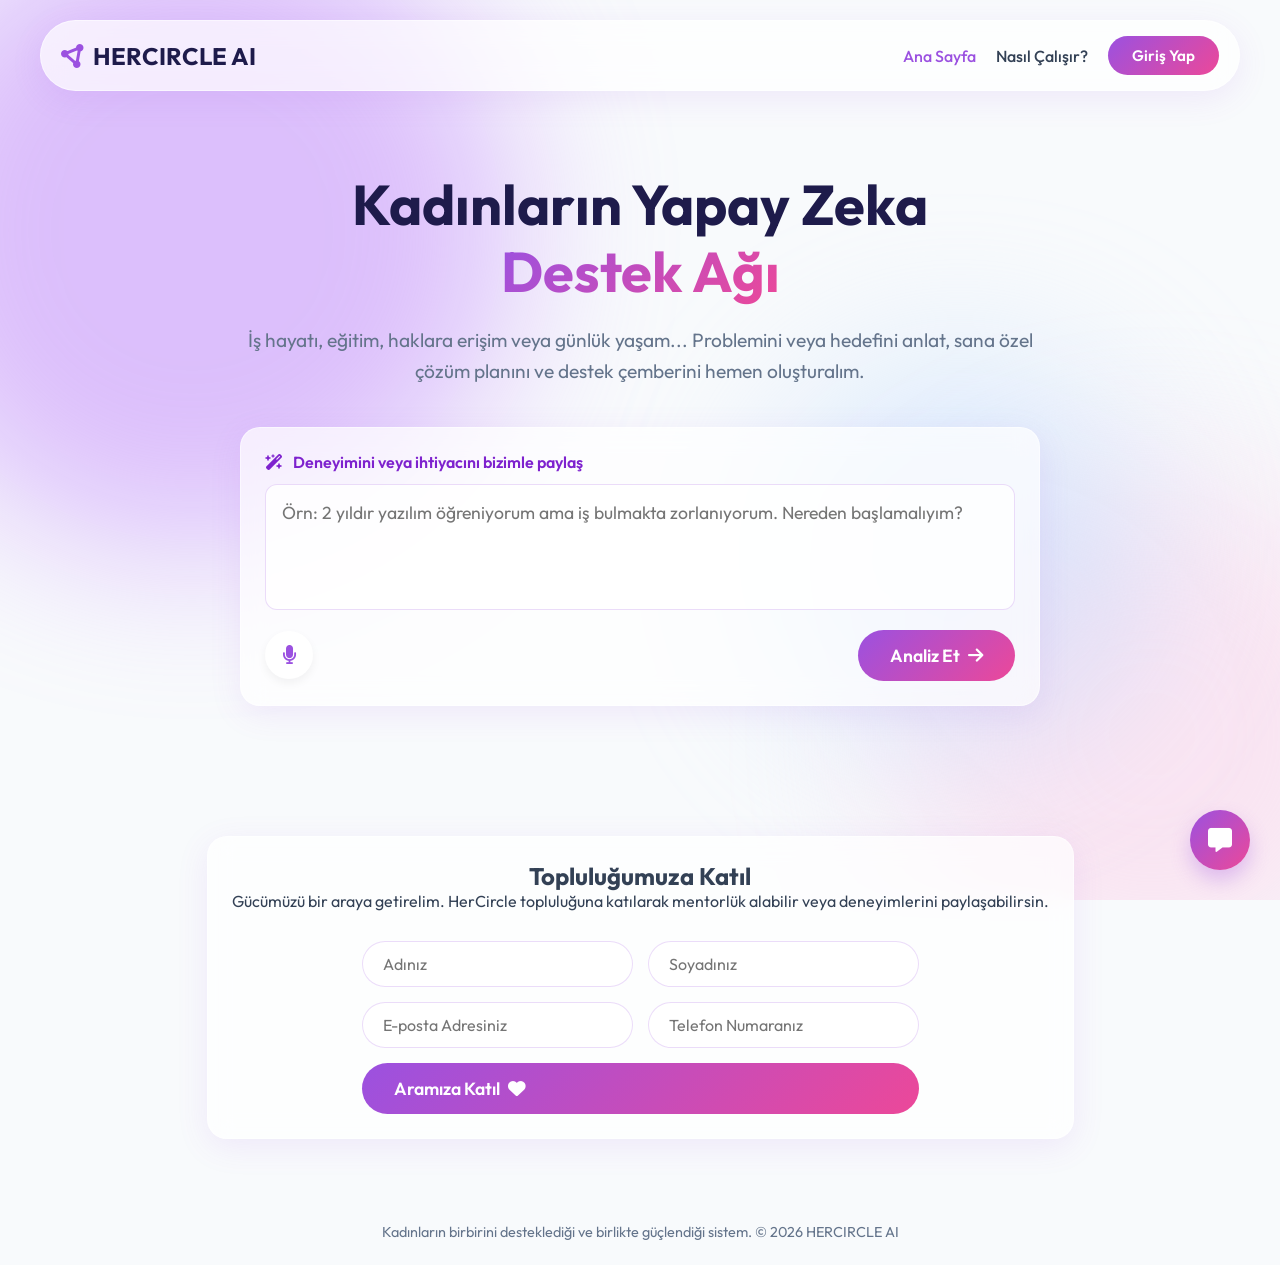
==== features/index.html @ 178607e5 "Kaynak kodlar features klasörüne taşındı" ====
<!DOCTYPE html>
<html lang="tr">
<head>
    <meta charset="UTF-8">
    <meta name="viewport" content="width=device-width, initial-scale=1.0">
    <title>HERCIRCLE AI | Yalnız Değilsin, Birlikte Güçlüyüz</title>
    <link rel="stylesheet" href="style.css">
    <link href="https://fonts.googleapis.com/css2?family=Outfit:wght@300;400;500;600;700&display=swap" rel="stylesheet">
    <link rel="stylesheet" href="https://cdnjs.cloudflare.com/ajax/libs/font-awesome/6.4.0/css/all.min.css">
</head>
<body>
    <div class="background-orbs">
        <div class="orb orb-1"></div>
        <div class="orb orb-2"></div>
        <div class="orb orb-3"></div>
    </div>

    <nav class="navbar glass">
        <div class="container nav-container">
            <div class="logo">
                <i class="fa-solid fa-circle-nodes"></i> HERCIRCLE AI
            </div>
            <div class="nav-links">
                <a href="#" class="nav-link active">Ana Sayfa</a>
                <a href="#" id="how-link" class="nav-link">Nasıl Çalışır?</a>
                <a href="#" id="login-link" class="btn-primary-small">Giriş Yap</a>
            </div>
        </div>
    </nav>

    <main class="container">
        <!-- Hero Section -->
        <section class="hero" id="hero-section">
            <h1>Kadınların Yapay Zeka<br><span class="highlight">Destek Ağı</span></h1>
            <p class="subtitle">İş hayatı, eğitim, haklara erişim veya günlük yaşam... Problemini veya hedefini anlat, sana özel çözüm planını ve destek çemberini hemen oluşturalım.</p>
            
            <div class="input-container glass">
                <div class="input-header">
                    <i class="fa-solid fa-wand-magic-sparkles"></i>
                    <span>Deneyimini veya ihtiyacını bizimle paylaş</span>
                </div>
                <textarea id="problem-input" placeholder="Örn: 2 yıldır yazılım öğreniyorum ama iş bulmakta zorlanıyorum. Nereden başlamalıyım?" rows="4"></textarea>
                <div class="input-actions">
                    <button class="icon-btn" title="Sesli Anlat (Yakında)"><i class="fa-solid fa-microphone"></i></button>
                    <button id="analyze-btn" class="btn-primary">
                        <span>Analiz Et</span>
                        <i class="fa-solid fa-arrow-right"></i>
                    </button>
                </div>
                
                <!-- Resource Suggestions -->
                <div id="resource-suggestions" class="resource-suggestions hidden">
                    <h4 class="suggestions-title"><i class="fa-solid fa-lightbulb"></i> Hemen İnceleyebileceğin Kaynaklar</h4>
                    <div id="suggestions-grid" class="suggestions-grid">
                        <!-- Skeletons & Cards will be rendered here -->
                    </div>
                </div>
            </div>

            <!-- Loading State -->
            <div id="loading-state" class="hidden">
                <div class="spinner"></div>
                <p>AI problemini analiz ediyor, sana özel bir çember oluşturuluyor...</p>
            </div>
            
            <!-- Error State -->
            <div id="error-state" class="hidden">
                <div class="error-box glass">
                    <i class="fa-solid fa-circle-exclamation"></i>
                    <p id="error-message">Bir hata oluştu. Lütfen tekrar deneyin.</p>
                </div>
            </div>
        </section>

        <!-- Results Section -->
        <section id="results-section" class="results-grid hidden">
            <!-- Header of Results -->
            <div class="results-header">
                <h2>Analiz Sonucun Hazır ✨</h2>
                <div class="badges">
                    <span id="category-badge" class="badge">Kategori: Belirsiz</span>
                    <span id="priority-badge" class="badge">Öncelik: Belirsiz</span>
                </div>
            </div>

            <div class="dashboard-grid">
                <!-- Çözüm Planı -->
                <div class="glass card plan-card">
                    <h3><i class="fa-solid fa-map-location-dot"></i> Çözüm Planı</h3>
                    <ul id="solution-plan-list" class="timeline">
                        <!-- JS ile doldurulacak -->
                    </ul>
                </div>

                <!-- Görevler -->
                <div class="glass card tasks-card">
                    <h3><i class="fa-solid fa-list-check"></i> Senin İçin Görevler</h3>
                    <div id="tasks-list" class="tasks">
                        <!-- JS ile doldurulacak -->
                    </div>
                </div>

                <!-- Destek Çemberi -->
                <div class="glass card circle-card">
                    <div style="display: flex; justify-content: space-between; align-items: center; border-bottom: 2px solid rgba(155, 81, 224, 0.1); padding-bottom: 10px; margin-bottom: 20px;">
                        <h3 style="margin-bottom: 0; border: none; padding: 0;"><i class="fa-solid fa-users"></i> Destek Çemberi</h3>
                        <button id="inline-chat-btn" class="btn-secondary" style="padding: 6px 15px; font-size: 0.85rem;"><i class="fa-solid fa-robot"></i> Asistan</button>
                    </div>
                    <p class="card-desc" style="margin-top: -5px;">Bu alanda sana yardımcı olabilecek kişiler ve gruplar var.</p>
                    <div id="circle-list" class="circle-members">
                        <!-- JS ile doldurulacak -->
                    </div>
                    
                    <!-- Inline Chat (Hidden by default) -->
                    <div id="inline-chat-section" class="inline-chat hidden">
                        <div class="inline-chat-messages" id="inline-chat-messages">
                            <div class="message ai-message">Merhaba! Destek çemberin ve hedeflerin hakkında bana her şeyi sorabilirsin.</div>
                        </div>
                        <div class="inline-chat-input">
                            <input type="text" id="inline-chat-input" placeholder="Çember asistanına yaz...">
                            <button id="inline-chat-send"><i class="fa-solid fa-paper-plane"></i></button>
                        </div>
                    </div>
                </div>
            </div>
            
            <div class="action-footer">
                <button id="reset-btn" class="btn-secondary"><i class="fa-solid fa-rotate-left"></i> Yeni Problem Gir</button>
            </div>
        </section>

        <!-- Join Community Section -->
        <section class="join-community" id="join-section">
            <div class="glass card text-center">
                <h2>Topluluğumuza Katıl</h2>
                <p>Gücümüzü bir araya getirelim. HerCircle topluluğuna katılarak mentorlük alabilir veya deneyimlerini paylaşabilirsin.</p>
                <form id="join-form" class="join-form">
                    <div class="form-group">
                        <input type="text" id="join-name" placeholder="Adınız" required>
                        <input type="text" id="join-surname" placeholder="Soyadınız" required>
                    </div>
                    <div class="form-group">
                        <input type="email" id="join-email" placeholder="E-posta Adresiniz" required>
                        <input type="tel" id="join-phone" placeholder="Telefon Numaranız" required>
                    </div>
                    <button type="submit" class="btn-primary">Aramıza Katıl <i class="fa-solid fa-heart"></i></button>
                    <p id="join-success" class="success-text hidden">Harika! Başvurunuz alındı, en kısa sürede sizinle iletişime geçeceğiz.</p>
                </form>
            </div>
        </section>
    </main>

    <!-- Nasıl Çalışır Modal -->
    <div id="how-it-works-modal" class="modal hidden">
        <div class="modal-content glass">
            <span class="close-btn" id="close-how-btn"><i class="fa-solid fa-xmark"></i></span>
            <h2>Nasıl Çalışır?</h2>
            <div class="steps-grid">
                <div class="step">
                    <div class="step-icon"><i class="fa-solid fa-pen-nib"></i></div>
                    <h3>1. Paylaş</h3>
                    <p>Karşılaştığın zorluğu, kariyer hedefini veya eğitim hayatındaki bir problemi bize kendi kelimelerinle anlat.</p>
                </div>
                <div class="step">
                    <div class="step-icon"><i class="fa-solid fa-brain"></i></div>
                    <h3>2. Yapay Zeka Analizi</h3>
                    <p>Gelişmiş AI modelimiz, durumunu analiz ederek sana özel, uygulanabilir bir çözüm planı ve görevler çıkarır.</p>
                </div>
                <div class="step">
                    <div class="step-icon"><i class="fa-solid fa-handshake-angle"></i></div>
                    <h3>3. Çembere Katıl</h3>
                    <p>Seninle aynı yollardan geçmiş mentorlarla ve vizyoner kadınlarla eşleşip destek ağını kurarsın.</p>
                </div>
            </div>
        </div>
    </div>

    <!-- Auth Modal -->
    <div id="auth-modal" class="modal hidden">
        <div class="modal-content glass auth-modal-content">
            <span class="close-btn" id="close-auth-btn"><i class="fa-solid fa-xmark"></i></span>
            <div class="auth-tabs">
                <button class="auth-tab active" id="tab-login">Giriş Yap</button>
                <button class="auth-tab" id="tab-signup">Üye Ol</button>
            </div>
            
            <!-- Login Form -->
            <form id="login-form" class="auth-form">
                <input type="email" placeholder="E-posta Adresiniz" required>
                <input type="password" placeholder="Şifreniz" required>
                <div class="auth-options">
                    <label><input type="checkbox"> Beni Hatırla</label>
                    <a href="#" class="forgot-pwd">Şifremi Unuttum</a>
                </div>
                <button type="submit" class="btn-primary" style="width: 100%;">Giriş Yap</button>
            </form>

            <!-- Signup Form -->
            <form id="signup-form" class="auth-form hidden">
                <div class="form-group">
                    <input type="text" placeholder="Adınız" required>
                    <input type="text" placeholder="Soyadınız" required>
                </div>
                <input type="email" placeholder="E-posta Adresiniz" required>
                <input type="password" placeholder="Şifre Belirleyin" required>
                <button type="submit" class="btn-primary" style="width: 100%;">Kayıt Ol</button>
            </form>
        </div>
    </div>

    <!-- Chatbot Widget -->
    <div class="chatbot-widget">
        <button id="chatbot-toggle" class="chatbot-toggle-btn">
            <i class="fa-solid fa-message"></i>
        </button>
        <div id="chatbot-window" class="chatbot-window hidden glass">
            <div class="chatbot-header">
                <div class="chat-title"><i class="fa-solid fa-robot"></i> HerCircle Asistan</div>
                <button id="chatbot-close"><i class="fa-solid fa-xmark"></i></button>
            </div>
            <div class="chatbot-messages" id="chatbot-messages">
                <div class="message ai-message">
                    Merhaba! Ben HerCircle AI Asistanı. Sana nasıl yardımcı olabilirim?
                </div>
            </div>
            <div class="chatbot-input">
                <input type="text" id="chat-input" placeholder="Bir şeyler yazın...">
                <button id="chat-send"><i class="fa-solid fa-paper-plane"></i></button>
            </div>
        </div>
    </div>

    <footer>
        <p>Kadınların birbirini desteklediği ve birlikte güçlendiği sistem. &copy; 2026 HERCIRCLE AI</p>
    </footer>

    <script src="script.js"></script>
</body>
</html>
---- features/style.css ----
:root {
    --primary: #9b51e0;
    --primary-light: #c084fc;
    --primary-dark: #7e22ce;
    --secondary: #ec4899;
    --secondary-light: #fbcfe8;
    --dark: #1e1b4b;
    --text-main: #334155;
    --text-muted: #64748b;
    --white: #ffffff;
    --bg-color: #f8fafc;
    --glass-bg: rgba(255, 255, 255, 0.7);
    --glass-border: rgba(255, 255, 255, 0.5);
    --glass-shadow: 0 8px 32px rgba(155, 81, 224, 0.1);
    --success: #10b981;
    --warning: #f59e0b;
    --danger: #ef4444;
}

* {
    margin: 0;
    padding: 0;
    box-sizing: border-box;
    font-family: 'Outfit', sans-serif;
}

body {
    background-color: var(--bg-color);
    color: var(--text-main);
    overflow-x: hidden;
    min-height: 100vh;
    display: flex;
    flex-direction: column;
}

.container {
    max-width: 1200px;
    margin: 0 auto;
    padding: 0 20px;
}

/* Background Animations */
.background-orbs {
    position: fixed;
    top: 0;
    left: 0;
    width: 100vw;
    height: 100vh;
    z-index: -1;
    overflow: hidden;
    pointer-events: none;
}

.orb {
    position: absolute;
    border-radius: 50%;
    filter: blur(80px);
    opacity: 0.5;
    animation: float 20s infinite alternate linear;
}

.orb-1 {
    top: -10%;
    left: -10%;
    width: 50vw;
    height: 50vw;
    background: var(--primary-light);
}

.orb-2 {
    bottom: -10%;
    right: -10%;
    width: 40vw;
    height: 40vw;
    background: var(--secondary-light);
    animation-delay: -5s;
}

.orb-3 {
    top: 40%;
    left: 60%;
    width: 30vw;
    height: 30vw;
    background: #bfdbfe;
    animation-delay: -10s;
}

@keyframes float {
    0% { transform: translate(0, 0) scale(1); }
    33% { transform: translate(10%, -10%) scale(1.1); }
    66% { transform: translate(-10%, 10%) scale(0.9); }
    100% { transform: translate(0, 0) scale(1); }
}

/* Glassmorphism utility */
.glass {
    background: var(--glass-bg);
    backdrop-filter: blur(12px);
    -webkit-backdrop-filter: blur(12px);
    border: 1px solid var(--glass-border);
    box-shadow: var(--glass-shadow);
    border-radius: 20px;
}

/* Navbar */
.navbar {
    padding: 15px 0;
    position: sticky;
    top: 20px;
    z-index: 100;
    width: 95%;
    max-width: 1200px;
    margin: 20px auto;
    border-radius: 100px;
}

.nav-container {
    display: flex;
    justify-content: space-between;
    align-items: center;
}

.logo {
    font-size: 1.5rem;
    font-weight: 700;
    color: var(--dark);
    display: flex;
    align-items: center;
    gap: 8px;
}

.logo i {
    color: var(--primary);
}

.nav-links {
    display: flex;
    align-items: center;
    gap: 20px;
}

.nav-link {
    text-decoration: none;
    color: var(--text-main);
    font-weight: 500;
    transition: color 0.3s;
}

.nav-link:hover, .nav-link.active {
    color: var(--primary);
}

/* Buttons */
.btn-primary, .btn-primary-small {
    background: linear-gradient(135deg, var(--primary), var(--secondary));
    color: var(--white);
    border: none;
    border-radius: 50px;
    font-weight: 600;
    cursor: pointer;
    transition: transform 0.3s, box-shadow 0.3s;
    text-decoration: none;
    display: inline-flex;
    align-items: center;
    gap: 8px;
}

.btn-primary-small {
    padding: 10px 24px;
    font-size: 0.95rem;
}

.btn-primary {
    padding: 14px 32px;
    font-size: 1.1rem;
}

.btn-primary:hover, .btn-primary-small:hover {
    transform: translateY(-2px);
    box-shadow: 0 10px 20px rgba(155, 81, 224, 0.3);
}

.btn-secondary {
    background: transparent;
    border: 2px solid var(--primary);
    color: var(--primary);
    padding: 12px 28px;
    border-radius: 50px;
    font-weight: 600;
    cursor: pointer;
    transition: all 0.3s;
    display: inline-flex;
    align-items: center;
    gap: 8px;
}

.btn-secondary:hover {
    background: var(--primary);
    color: var(--white);
}

.icon-btn {
    width: 48px;
    height: 48px;
    border-radius: 50%;
    border: none;
    background: var(--white);
    color: var(--primary);
    font-size: 1.2rem;
    cursor: pointer;
    box-shadow: 0 4px 10px rgba(0,0,0,0.05);
    transition: all 0.3s;
}

.icon-btn:hover {
    background: var(--primary-light);
    color: var(--white);
    transform: scale(1.05);
}

/* Hero Section */
.hero {
    text-align: center;
    padding: 60px 0 40px;
    max-width: 800px;
    margin: 0 auto;
    flex: 1;
}

h1 {
    font-size: 3.5rem;
    line-height: 1.2;
    color: var(--dark);
    margin-bottom: 20px;
}

.highlight {
    background: linear-gradient(135deg, var(--primary), var(--secondary));
    -webkit-background-clip: text;
    background-clip: text;
    -webkit-text-fill-color: transparent;
}

.subtitle {
    font-size: 1.2rem;
    color: var(--text-muted);
    margin-bottom: 40px;
    line-height: 1.6;
}

/* Input Container */
.input-container {
    padding: 24px;
    text-align: left;
    margin-bottom: 30px;
    transition: all 0.5s ease-in-out;
}

.input-header {
    display: flex;
    align-items: center;
    gap: 10px;
    font-weight: 600;
    color: var(--primary-dark);
    margin-bottom: 12px;
}

textarea {
    width: 100%;
    background: rgba(255, 255, 255, 0.8);
    border: 1px solid rgba(155, 81, 224, 0.2);
    border-radius: 12px;
    padding: 16px;
    font-size: 1.1rem;
    color: var(--text-main);
    resize: none;
    outline: none;
    transition: border-color 0.3s, box-shadow 0.3s;
    font-family: 'Outfit', sans-serif;
}

textarea:focus {
    border-color: var(--primary);
    box-shadow: 0 0 0 4px rgba(155, 81, 224, 0.1);
}

.input-actions {
    display: flex;
    justify-content: space-between;
    align-items: center;
    margin-top: 16px;
}

/* States */
.hidden {
    display: none !important;
}

#loading-state {
    padding: 40px;
    animation: fadeIn 0.5s;
}

.spinner {
    width: 50px;
    height: 50px;
    border: 4px solid var(--secondary-light);
    border-top: 4px solid var(--primary);
    border-radius: 50%;
    margin: 0 auto 20px;
    animation: spin 1s linear infinite;
}

.error-box {
    padding: 20px;
    color: var(--danger);
    font-weight: 500;
    display: flex;
    align-items: center;
    justify-content: center;
    gap: 10px;
}

/* Results Section */
.results-grid {
    padding: 40px 0;
    animation: slideUp 0.6s ease-out;
    flex: 1;
}

.results-header {
    margin-bottom: 30px;
    text-align: center;
}

.results-header h2 {
    font-size: 2.5rem;
    color: var(--dark);
    margin-bottom: 15px;
}

.badges {
    display: flex;
    justify-content: center;
    gap: 10px;
    flex-wrap: wrap;
}

.badge {
    background: var(--white);
    padding: 8px 16px;
    border-radius: 50px;
    font-size: 0.9rem;
    font-weight: 600;
    color: var(--primary-dark);
    box-shadow: 0 4px 10px rgba(0,0,0,0.05);
}

.dashboard-grid {
    display: grid;
    grid-template-columns: 1fr 1fr;
    grid-template-rows: auto auto;
    gap: 24px;
    margin-bottom: 40px;
}

.card {
    padding: 24px;
    display: flex;
    flex-direction: column;
}

.plan-card {
    grid-row: span 2;
}

.card h3 {
    font-size: 1.3rem;
    color: var(--dark);
    margin-bottom: 20px;
    display: flex;
    align-items: center;
    gap: 10px;
    border-bottom: 2px solid rgba(155, 81, 224, 0.1);
    padding-bottom: 10px;
}

.card h3 i {
    color: var(--primary);
}

/* Timeline */
.timeline {
    list-style: none;
    position: relative;
    padding-left: 20px;
}

.timeline::before {
    content: '';
    position: absolute;
    left: 4px;
    top: 0;
    bottom: 0;
    width: 2px;
    background: var(--primary-light);
}

.timeline li {
    position: relative;
    margin-bottom: 24px;
}

.timeline li::before {
    content: '';
    position: absolute;
    left: -20px;
    top: 4px;
    width: 10px;
    height: 10px;
    border-radius: 50%;
    background: var(--primary);
    box-shadow: 0 0 0 4px var(--primary-light);
}

.timeline h4 {
    color: var(--dark);
    font-size: 1.1rem;
    margin-bottom: 5px;
}

.timeline p {
    color: var(--text-muted);
    font-size: 0.95rem;
}

/* Tasks */
.tasks {
    display: flex;
    flex-direction: column;
    gap: 12px;
}

.task-item {
    display: flex;
    align-items: flex-start;
    gap: 12px;
    background: rgba(255, 255, 255, 0.6);
    padding: 12px 16px;
    border-radius: 12px;
    cursor: pointer;
    transition: background 0.3s;
}

.task-item:hover {
    background: rgba(255, 255, 255, 0.9);
}

.task-checkbox {
    width: 20px;
    height: 20px;
    border: 2px solid var(--primary);
    border-radius: 6px;
    display: flex;
    align-items: center;
    justify-content: center;
    color: transparent;
    transition: all 0.2s;
    margin-top: 2px;
}

.task-item.completed .task-checkbox {
    background: var(--primary);
    color: var(--white);
}

.task-item.completed span {
    text-decoration: line-through;
    color: var(--text-muted);
}

/* Circle */
.card-desc {
    color: var(--text-muted);
    font-size: 0.9rem;
    margin-bottom: 15px;
}

.circle-members {
    display: flex;
    flex-direction: column;
    gap: 15px;
}

.member-card {
    display: flex;
    align-items: center;
    gap: 15px;
    background: rgba(255, 255, 255, 0.6);
    padding: 12px;
    border-radius: 12px;
}

.member-avatar {
    width: 48px;
    height: 48px;
    border-radius: 50%;
    background: linear-gradient(135deg, var(--primary-light), var(--secondary-light));
    display: flex;
    align-items: center;
    justify-content: center;
    color: var(--white);
    font-weight: bold;
    font-size: 1.2rem;
}

.member-info h4 {
    color: var(--dark);
    font-size: 1rem;
}

.member-info p {
    color: var(--primary);
    font-size: 0.85rem;
    font-weight: 500;
}

.member-card button {
    margin-left: auto;
}

.action-footer {
    text-align: center;
    margin-top: 20px;
}

/* Footer */
footer {
    text-align: center;
    padding: 24px;
    color: var(--text-muted);
    font-size: 0.9rem;
    margin-top: auto;
}

/* Animations */
@keyframes spin { 100% { transform: rotate(360deg); } }
@keyframes fadeIn { from { opacity: 0; } to { opacity: 1; } }
@keyframes slideUp { 
    from { opacity: 0; transform: translateY(20px); } 
    to { opacity: 1; transform: translateY(0); } 
}

/* Modals */
.modal {
    position: fixed;
    top: 0;
    left: 0;
    width: 100vw;
    height: 100vh;
    background: rgba(30, 27, 75, 0.4);
    z-index: 1000;
    display: flex;
    align-items: center;
    justify-content: center;
    animation: fadeIn 0.3s;
}

.modal-content {
    background: rgba(255, 255, 255, 0.95);
    padding: 40px;
    max-width: 800px;
    width: 90%;
    position: relative;
    text-align: center;
}

.modal-content h2 {
    color: var(--dark);
    margin-bottom: 30px;
}

.close-btn {
    position: absolute;
    top: 20px;
    right: 20px;
    font-size: 1.5rem;
    cursor: pointer;
    color: var(--text-muted);
    transition: color 0.2s;
}

.close-btn:hover {
    color: var(--danger);
}

.steps-grid {
    display: grid;
    grid-template-columns: repeat(auto-fit, minmax(200px, 1fr));
    gap: 30px;
}

.step {
    padding: 20px;
}

.step-icon {
    width: 60px;
    height: 60px;
    margin: 0 auto 15px;
    background: var(--primary-light);
    color: var(--white);
    border-radius: 50%;
    display: flex;
    align-items: center;
    justify-content: center;
    font-size: 1.5rem;
}

.step h3 {
    color: var(--primary-dark);
    margin-bottom: 10px;
}

/* Join Community Form */
.join-community {
    margin: 60px 0;
}

.text-center {
    text-align: center;
}

.join-form {
    margin-top: 30px;
    display: flex;
    flex-direction: column;
    gap: 15px;
    max-width: 600px;
    margin-left: auto;
    margin-right: auto;
}

.form-group {
    display: flex;
    gap: 15px;
}

.form-group input {
    flex: 1;
    padding: 12px 20px;
    border: 1px solid rgba(155, 81, 224, 0.2);
    border-radius: 50px;
    outline: none;
    font-size: 1rem;
    font-family: 'Outfit', sans-serif;
    transition: border-color 0.3s;
    background: rgba(255, 255, 255, 0.8);
}

.form-group input:focus {
    border-color: var(--primary);
}

.success-text {
    color: var(--success);
    font-weight: 500;
    margin-top: 15px;
}

/* Chatbot Widget */
.chatbot-widget {
    position: fixed;
    bottom: 30px;
    right: 30px;
    z-index: 999;
}

.chatbot-toggle-btn {
    width: 60px;
    height: 60px;
    border-radius: 50%;
    background: linear-gradient(135deg, var(--primary), var(--secondary));
    color: white;
    border: none;
    font-size: 1.5rem;
    cursor: pointer;
    box-shadow: 0 10px 20px rgba(155, 81, 224, 0.3);
    transition: transform 0.3s;
    display: flex;
    align-items: center;
    justify-content: center;
}

.chatbot-toggle-btn:hover {
    transform: scale(1.1);
}

.chatbot-window {
    position: absolute;
    bottom: 80px;
    right: 0;
    width: 350px;
    height: 450px;
    background: rgba(255, 255, 255, 0.95);
    display: flex;
    flex-direction: column;
    overflow: hidden;
    transform-origin: bottom right;
    animation: scaleUp 0.3s ease-out;
    border: 1px solid rgba(0,0,0,0.1);
    box-shadow: 0 10px 30px rgba(0,0,0,0.1);
    border-radius: 20px;
}

@keyframes scaleUp {
    from { transform: scale(0); opacity: 0; }
    to { transform: scale(1); opacity: 1; }
}

.chatbot-header {
    background: linear-gradient(135deg, var(--primary), var(--secondary));
    color: white;
    padding: 15px 20px;
    display: flex;
    justify-content: space-between;
    align-items: center;
    font-weight: 600;
}

.chatbot-header button {
    background: none;
    border: none;
    color: white;
    font-size: 1.2rem;
    cursor: pointer;
}

.chatbot-messages {
    flex: 1;
    overflow-y: auto;
    padding: 15px;
    display: flex;
    flex-direction: column;
    gap: 10px;
}

.message {
    max-width: 80%;
    padding: 10px 15px;
    border-radius: 15px;
    font-size: 0.95rem;
    line-height: 1.4;
}

.ai-message {
    background: var(--bg-color);
    color: var(--text-main);
    align-self: flex-start;
    border-bottom-left-radius: 5px;
}

.user-message {
    background: var(--primary-light);
    color: white;
    align-self: flex-end;
    border-bottom-right-radius: 5px;
}

.chatbot-input {
    display: flex;
    padding: 15px;
    border-top: 1px solid rgba(0,0,0,0.05);
    gap: 10px;
}

.chatbot-input input {
    flex: 1;
    border: 1px solid #ddd;
    border-radius: 20px;
    padding: 10px 15px;
    outline: none;
    font-family: inherit;
}

.chatbot-input input:focus {
    border-color: var(--primary);
}

.chatbot-input button {
    background: var(--primary);
    color: white;
    border: none;
    width: 40px;
    height: 40px;
    border-radius: 50%;
    cursor: pointer;
    transition: background 0.2s;
}

.chatbot-input button:hover {
    background: var(--primary-dark);
}

/* Auth Modal */
.auth-modal-content {
    max-width: 450px;
    padding: 30px;
}

.auth-tabs {
    display: flex;
    justify-content: center;
    gap: 20px;
    margin-bottom: 25px;
    border-bottom: 1px solid rgba(155, 81, 224, 0.2);
}

.auth-tab {
    background: none;
    border: none;
    font-size: 1.1rem;
    font-weight: 600;
    color: var(--text-muted);
    padding: 10px 20px;
    cursor: pointer;
    position: relative;
    transition: color 0.3s;
}

.auth-tab.active {
    color: var(--primary);
}

.auth-tab.active::after {
    content: '';
    position: absolute;
    bottom: -1px;
    left: 0;
    width: 100%;
    height: 3px;
    background: var(--primary);
    border-radius: 3px 3px 0 0;
}

.auth-form {
    display: flex;
    flex-direction: column;
    gap: 15px;
    text-align: left;
}

.auth-form input {
    width: 100%;
    padding: 12px 20px;
    border: 1px solid rgba(155, 81, 224, 0.2);
    border-radius: 50px;
    outline: none;
    font-size: 1rem;
    font-family: inherit;
    background: rgba(255, 255, 255, 0.8);
    transition: border-color 0.3s;
}

.auth-form input:focus {
    border-color: var(--primary);
}

.auth-options {
    display: flex;
    justify-content: space-between;
    align-items: center;
    font-size: 0.9rem;
    color: var(--text-muted);
    margin-top: 5px;
    margin-bottom: 15px;
}

.forgot-pwd {
    color: var(--primary);
    text-decoration: none;
    font-weight: 500;
}

.forgot-pwd:hover {
    text-decoration: underline;
}

/* Inline Chat */
.inline-chat {
    background: rgba(255, 255, 255, 0.8);
    border-radius: 15px;
    border: 1px solid rgba(155, 81, 224, 0.2);
    margin-top: 15px;
    overflow: hidden;
    animation: fadeIn 0.3s;
}

.inline-chat-messages {
    height: 200px;
    overflow-y: auto;
    padding: 15px;
    display: flex;
    flex-direction: column;
    gap: 10px;
}

.inline-chat-messages .message {
    padding: 8px 12px;
    font-size: 0.9rem;
}

.inline-chat-input {
    display: flex;
    border-top: 1px solid rgba(155, 81, 224, 0.1);
    padding: 10px;
    gap: 10px;
    background: var(--white);
}

.inline-chat-input input {
    flex: 1;
    border: 1px solid #eee;
    padding: 8px 15px;
    border-radius: 20px;
    outline: none;
    font-family: inherit;
}

.inline-chat-input input:focus {
    border-color: var(--primary-light);
}

.inline-chat-input button {
    background: var(--primary);
    color: white;
    border: none;
    width: 36px;
    height: 36px;
    border-radius: 50%;
    cursor: pointer;
}

.inline-chat-input button:hover {
    background: var(--primary-dark);
}

/* Resource Suggestions */
.resource-suggestions {
    margin-top: 25px;
    padding-top: 20px;
    border-top: 1px solid rgba(155, 81, 224, 0.2);
    text-align: left;
    animation: fadeIn 0.4s;
}

.suggestions-title {
    font-size: 1.1rem;
    color: var(--primary-dark);
    margin-bottom: 15px;
    display: flex;
    align-items: center;
    gap: 8px;
}

.suggestions-grid {
    display: grid;
    grid-template-columns: repeat(auto-fit, minmax(220px, 1fr));
    gap: 15px;
}

/* Glassmorphism Cards */
.resource-card {
    background: rgba(255, 255, 255, 0.6);
    backdrop-filter: blur(10px);
    -webkit-backdrop-filter: blur(10px);
    border: 1px solid rgba(255, 255, 255, 0.8);
    border-radius: 12px;
    padding: 15px;
    text-decoration: none;
    color: var(--text-main);
    display: flex;
    flex-direction: column;
    gap: 8px;
    transition: transform 0.3s, box-shadow 0.3s, background 0.3s;
    box-shadow: 0 4px 15px rgba(0, 0, 0, 0.05);
    min-height: 120px;
}

.resource-card:hover {
    transform: translateY(-5px);
    box-shadow: 0 10px 25px rgba(155, 81, 224, 0.15);
    background: rgba(255, 255, 255, 0.85);
}

.resource-card h5 {
    font-size: 1.05rem;
    color: var(--primary-dark);
    line-height: 1.3;
    display: -webkit-box;
    -webkit-line-clamp: 2;
    line-clamp: 2;
    -webkit-box-orient: vertical;
    overflow: hidden;
    margin-bottom: 5px;
}

.resource-card p {
    font-size: 0.85rem;
    color: var(--text-muted);
    display: -webkit-box;
    -webkit-line-clamp: 2;
    line-clamp: 2;
    -webkit-box-orient: vertical;
    overflow: hidden;
}

.resource-card .link-host {
    font-size: 0.75rem;
    color: var(--primary);
    font-weight: 600;
    margin-top: auto;
    text-transform: uppercase;
}

/* Skeleton Loader */
.skeleton-card {
    background: rgba(255, 255, 255, 0.4);
    border: 1px solid rgba(255, 255, 255, 0.5);
    border-radius: 12px;
    padding: 15px;
    display: flex;
    flex-direction: column;
    gap: 10px;
    min-height: 120px;
}

.skeleton-text {
    height: 12px;
    background: linear-gradient(90deg, #e2e8f0 25%, #cbd5e1 50%, #e2e8f0 75%);
    background-size: 200% 100%;
    animation: shimmer 1.5s infinite;
    border-radius: 4px;
}

.skeleton-title { height: 16px; width: 80%; margin-bottom: 5px; }
.skeleton-line-1 { width: 100%; }
.skeleton-line-2 { width: 60%; }

@keyframes shimmer {
    0% { background-position: 200% 0; }
    100% { background-position: -200% 0; }
}

/* Responsive */
@media (max-width: 900px) {
    .dashboard-grid {
        grid-template-columns: 1fr;
    }
    .plan-card {
        grid-row: span 1;
    }
}

@media (max-width: 600px) {
    h1 { font-size: 2.5rem; }
    .nav-links { display: none; }
    .hero { padding: 40px 0 20px; }
    .dashboard-grid { gap: 16px; }
    .form-group { flex-direction: column; }
    .chatbot-window { 
        width: calc(100vw - 40px);
        right: -10px;
    }
}
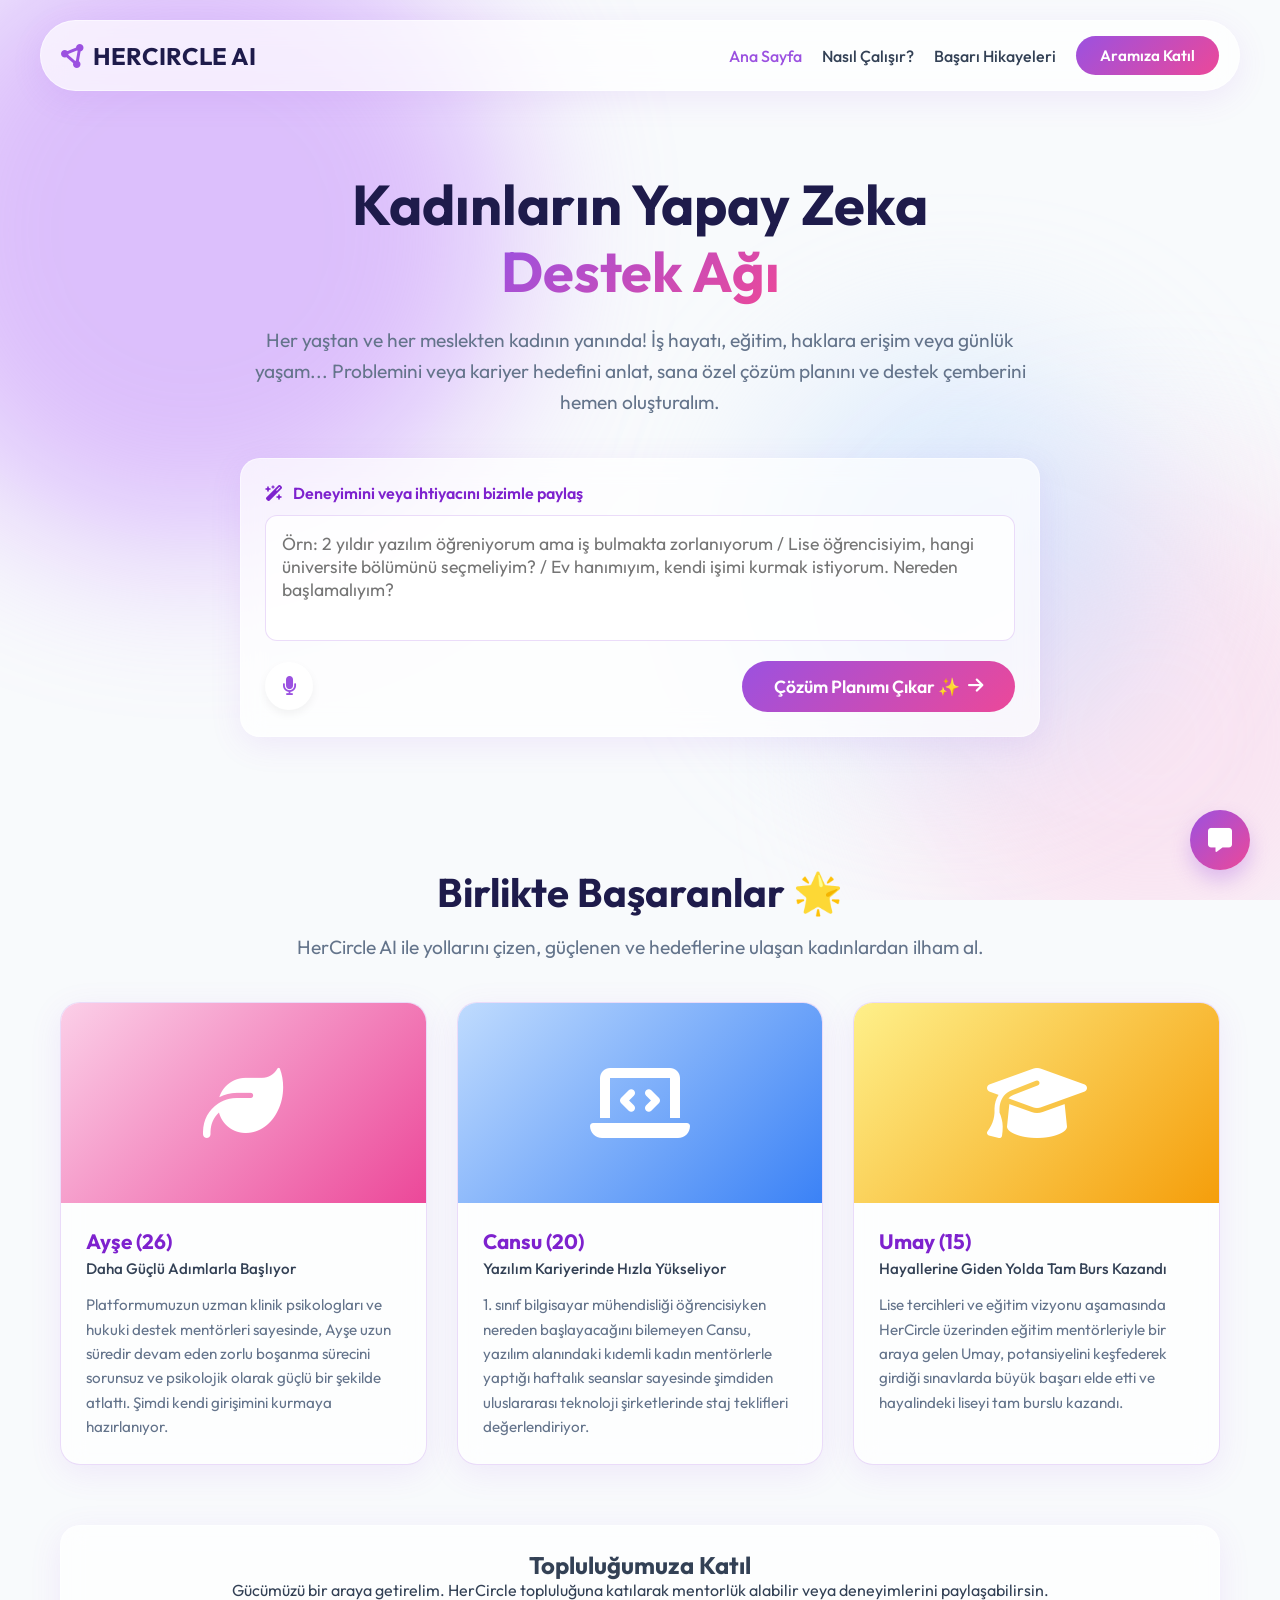
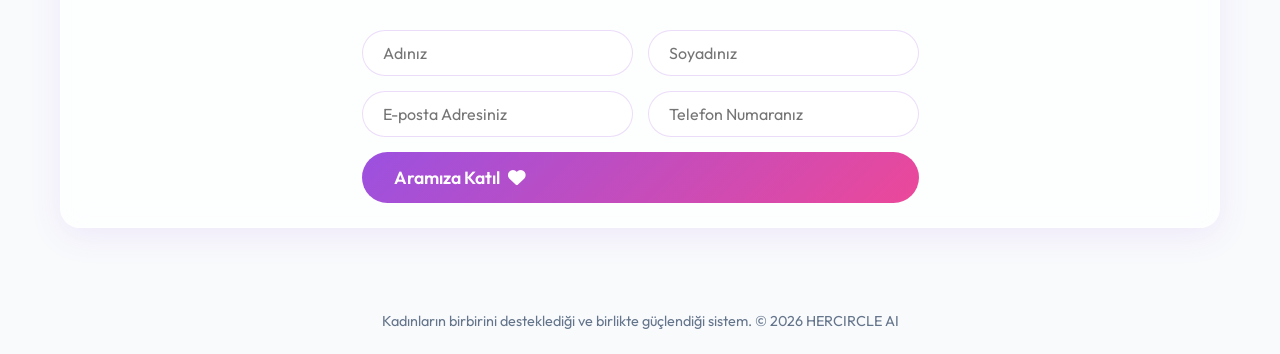
==== commit 7f674616: "feat: Add calendar time slots, AI avatars, match score, and update CTAs" ====
--- a/features/index.html
+++ b/features/index.html
@@ -23,7 +23,8 @@
             <div class="nav-links">
                 <a href="#" class="nav-link active">Ana Sayfa</a>
                 <a href="#" id="how-link" class="nav-link">Nasıl Çalışır?</a>
-                <a href="#" id="login-link" class="btn-primary-small">Giriş Yap</a>
+                <a href="#success-section" class="nav-link">Başarı Hikayeleri</a>
+                <a href="#" id="login-link" class="btn-primary-small">Aramıza Katıl</a>
             </div>
         </div>
     </nav>
@@ -32,18 +33,18 @@
         <!-- Hero Section -->
         <section class="hero" id="hero-section">
             <h1>Kadınların Yapay Zeka<br><span class="highlight">Destek Ağı</span></h1>
-            <p class="subtitle">İş hayatı, eğitim, haklara erişim veya günlük yaşam... Problemini veya hedefini anlat, sana özel çözüm planını ve destek çemberini hemen oluşturalım.</p>
+            <p class="subtitle">Her yaştan ve her meslekten kadının yanında! İş hayatı, eğitim, haklara erişim veya günlük yaşam... Problemini veya kariyer hedefini anlat, sana özel çözüm planını ve destek çemberini hemen oluşturalım.</p>
             
             <div class="input-container glass">
                 <div class="input-header">
                     <i class="fa-solid fa-wand-magic-sparkles"></i>
                     <span>Deneyimini veya ihtiyacını bizimle paylaş</span>
                 </div>
-                <textarea id="problem-input" placeholder="Örn: 2 yıldır yazılım öğreniyorum ama iş bulmakta zorlanıyorum. Nereden başlamalıyım?" rows="4"></textarea>
+                <textarea id="problem-input" placeholder="Örn: 2 yıldır yazılım öğreniyorum ama iş bulmakta zorlanıyorum / Lise öğrencisiyim, hangi üniversite bölümünü seçmeliyim? / Ev hanımıyım, kendi işimi kurmak istiyorum. Nereden başlamalıyım?" rows="4"></textarea>
                 <div class="input-actions">
                     <button class="icon-btn" title="Sesli Anlat (Yakında)"><i class="fa-solid fa-microphone"></i></button>
                     <button id="analyze-btn" class="btn-primary">
-                        <span>Analiz Et</span>
+                        <span>Çözüm Planımı Çıkar ✨</span>
                         <i class="fa-solid fa-arrow-right"></i>
                     </button>
                 </div>
@@ -125,7 +126,50 @@
             </div>
             
             <div class="action-footer">
-                <button id="reset-btn" class="btn-secondary"><i class="fa-solid fa-rotate-left"></i> Yeni Problem Gir</button>
+                <button id="reset-btn" class="btn-secondary"><i class="fa-solid fa-rotate-left"></i> Yeni Bir Hedef Belirle</button>
+            </div>
+        </section>
+
+        <!-- Success Stories Section -->
+        <section class="success-stories" id="success-section" style="margin: 60px 0;">
+            <div class="results-header" style="margin-bottom: 40px;">
+                <h2>Birlikte Başaranlar 🌟</h2>
+                <p class="subtitle" style="margin-bottom: 0;">HerCircle AI ile yollarını çizen, güçlenen ve hedeflerine ulaşan kadınlardan ilham al.</p>
+            </div>
+            
+            <div class="success-grid">
+                <!-- Card 1 -->
+                <div class="success-card glass">
+                    <div class="success-avatar" style="background: linear-gradient(135deg, #fbcfe8, #ec4899);">
+                        <i class="fa-solid fa-leaf"></i>
+                    </div>
+                    <div class="success-content">
+                        <h3>Ayşe (26) <span>Daha Güçlü Adımlarla Başlıyor</span></h3>
+                        <p>Platformumuzun uzman klinik psikologları ve hukuki destek mentörleri sayesinde, Ayşe uzun süredir devam eden zorlu boşanma sürecini sorunsuz ve psikolojik olarak güçlü bir şekilde atlattı. Şimdi kendi girişimini kurmaya hazırlanıyor.</p>
+                    </div>
+                </div>
+
+                <!-- Card 2 -->
+                <div class="success-card glass">
+                    <div class="success-avatar" style="background: linear-gradient(135deg, #bfdbfe, #3b82f6);">
+                        <i class="fa-solid fa-laptop-code"></i>
+                    </div>
+                    <div class="success-content">
+                        <h3>Cansu (20) <span>Yazılım Kariyerinde Hızla Yükseliyor</span></h3>
+                        <p>1. sınıf bilgisayar mühendisliği öğrencisiyken nereden başlayacağını bilemeyen Cansu, yazılım alanındaki kıdemli kadın mentörlerle yaptığı haftalık seanslar sayesinde şimdiden uluslararası teknoloji şirketlerinde staj teklifleri değerlendiriyor.</p>
+                    </div>
+                </div>
+
+                <!-- Card 3 -->
+                <div class="success-card glass">
+                    <div class="success-avatar" style="background: linear-gradient(135deg, #fef08a, #f59e0b);">
+                        <i class="fa-solid fa-graduation-cap"></i>
+                    </div>
+                    <div class="success-content">
+                        <h3>Umay (15) <span>Hayallerine Giden Yolda Tam Burs Kazandı</span></h3>
+                        <p>Lise tercihleri ve eğitim vizyonu aşamasında HerCircle üzerinden eğitim mentörleriyle bir araya gelen Umay, potansiyelini keşfederek girdiği sınavlarda büyük başarı elde etti ve hayalindeki liseyi tam burslu kazandı.</p>
+                    </div>
+                </div>
             </div>
         </section>
 
@@ -149,6 +193,16 @@
             </div>
         </section>
     </main>
+
+    <!-- Mentor Details Modal -->
+    <div id="mentor-modal" class="modal hidden">
+        <div class="modal-content glass mentor-modal-content">
+            <span class="close-btn" id="close-mentor-btn"><i class="fa-solid fa-xmark"></i></span>
+            <div id="mentor-modal-body">
+                <!-- İçerik JS ile doldurulacak -->
+            </div>
+        </div>
+    </div>
 
     <!-- Nasıl Çalışır Modal -->
     <div id="how-it-works-modal" class="modal hidden">
--- a/features/style.css
+++ b/features/style.css
@@ -499,6 +499,40 @@
     background: rgba(255, 255, 255, 0.6);
     padding: 12px;
     border-radius: 12px;
+    position: relative;
+}
+
+.best-match-badge {
+    position: absolute;
+    top: -10px;
+    left: 10px;
+    background: var(--warning);
+    color: white;
+    padding: 4px 10px;
+    border-radius: 10px;
+    font-size: 0.75rem;
+    font-weight: 700;
+    box-shadow: 0 4px 8px rgba(245, 158, 11, 0.3);
+    z-index: 10;
+}
+
+.ai-match-reason {
+    margin-top: 10px;
+    padding: 10px;
+    background: rgba(155, 81, 224, 0.08);
+    border: 1px solid rgba(155, 81, 224, 0.2);
+    border-radius: 8px;
+    font-size: 0.8rem;
+    color: var(--primary-dark);
+    display: flex;
+    align-items: flex-start;
+    gap: 8px;
+    width: 100%;
+}
+
+.ai-match-reason i {
+    color: var(--primary);
+    margin-top: 3px;
 }
 
 .member-avatar {
@@ -1073,3 +1107,224 @@
         right: -10px;
     }
 }
+
+/* Mentor Details Modal & Calendar */
+.mentor-modal-content {
+    max-width: 600px;
+    padding: 30px;
+    text-align: left;
+}
+
+.mentor-profile-header {
+    display: flex;
+    align-items: center;
+    gap: 20px;
+    margin-bottom: 25px;
+    border-bottom: 1px solid rgba(155, 81, 224, 0.2);
+    padding-bottom: 20px;
+}
+
+.mentor-avatar-large {
+    width: 80px;
+    height: 80px;
+    border-radius: 50%;
+    background: linear-gradient(135deg, var(--primary), var(--secondary));
+    display: flex;
+    align-items: center;
+    justify-content: center;
+    color: var(--white);
+    font-size: 2rem;
+    font-weight: bold;
+    flex-shrink: 0;
+}
+
+.mentor-details-info h3 {
+    font-size: 1.5rem;
+    color: var(--dark);
+    margin-bottom: 5px;
+}
+
+.mentor-details-info p {
+    color: var(--primary);
+    font-weight: 500;
+    margin-bottom: 5px;
+}
+
+.mentor-rating {
+    color: var(--warning);
+    font-size: 0.9rem;
+    display: flex;
+    align-items: center;
+    gap: 5px;
+}
+
+.mentor-bio {
+    color: var(--text-main);
+    line-height: 1.6;
+    margin-bottom: 20px;
+    font-size: 0.95rem;
+}
+
+.mentor-stats {
+    display: flex;
+    flex-wrap: wrap;
+    gap: 10px;
+    margin-bottom: 25px;
+}
+
+.stat-badge {
+    background: rgba(155, 81, 224, 0.1);
+    padding: 8px 12px;
+    border-radius: 8px;
+    font-size: 0.85rem;
+    color: var(--primary-dark);
+    font-weight: 600;
+    display: flex;
+    align-items: center;
+    gap: 5px;
+}
+
+/* Calendar */
+.calendar-section h4 {
+    color: var(--dark);
+    margin-bottom: 15px;
+    display: flex;
+    align-items: center;
+    gap: 8px;
+}
+
+.calendar-grid {
+    display: grid;
+    grid-template-columns: repeat(7, 1fr);
+    gap: 8px;
+    text-align: center;
+}
+
+.calendar-day-header {
+    font-size: 0.8rem;
+    font-weight: 600;
+    color: var(--text-muted);
+    padding-bottom: 5px;
+}
+
+.calendar-day {
+    aspect-ratio: 1;
+    display: flex;
+    align-items: center;
+    justify-content: center;
+    border-radius: 8px;
+    font-size: 0.9rem;
+    background: rgba(255, 255, 255, 0.5);
+    border: 1px solid rgba(0,0,0,0.05);
+    color: var(--text-muted);
+}
+
+.calendar-day.available {
+    background: rgba(16, 185, 129, 0.1);
+    border-color: var(--success);
+    color: var(--success);
+    font-weight: 600;
+    cursor: pointer;
+    transition: all 0.2s;
+}
+
+.calendar-day.available:hover {
+    background: var(--success);
+    color: var(--white);
+    transform: scale(1.05);
+}
+
+/* Success Stories Section */
+.success-grid {
+    display: grid;
+    grid-template-columns: repeat(auto-fit, minmax(300px, 1fr));
+    gap: 30px;
+}
+
+.success-card {
+    border-radius: 20px;
+    overflow: hidden;
+    transition: transform 0.3s, box-shadow 0.3s;
+    background: rgba(255, 255, 255, 0.7);
+    border: 1px solid rgba(155, 81, 224, 0.2);
+}
+
+.success-card:hover {
+    transform: translateY(-5px);
+    box-shadow: 0 15px 30px rgba(155, 81, 224, 0.15);
+}
+
+.success-avatar {
+    width: 100%;
+    height: 200px;
+    display: flex;
+    align-items: center;
+    justify-content: center;
+    color: white;
+    font-size: 5rem;
+}
+
+.success-content {
+    padding: 25px;
+}
+
+.success-content h3 {
+    color: var(--primary-dark);
+    font-size: 1.3rem;
+    margin-bottom: 15px;
+    display: flex;
+    flex-direction: column;
+    gap: 5px;
+}
+
+.success-content h3 span {
+    font-size: 0.95rem;
+    color: var(--text-main);
+    font-weight: 500;
+}
+
+.success-content p {
+    color: var(--text-muted);
+    font-size: 0.95rem;
+    line-height: 1.6;
+}
+
+/* Time Slot Picker */
+.time-slot-container {
+    margin-top: 15px;
+    padding-top: 15px;
+    border-top: 1px solid rgba(155, 81, 224, 0.1);
+    animation: fadeIn 0.3s ease-out;
+    text-align: left;
+}
+
+.time-slot-container h5 {
+    color: var(--dark);
+    margin-bottom: 10px;
+}
+
+.time-slots {
+    display: flex;
+    gap: 10px;
+    flex-wrap: wrap;
+    margin-bottom: 15px;
+}
+
+.time-slot-btn {
+    background: var(--white);
+    border: 1px solid var(--primary-light);
+    color: var(--primary-dark);
+    padding: 8px 16px;
+    border-radius: 50px;
+    font-size: 0.9rem;
+    font-weight: 600;
+    cursor: pointer;
+    transition: all 0.2s;
+}
+
+.time-slot-btn:hover, .time-slot-btn.selected {
+    background: var(--primary);
+    color: var(--white);
+    border-color: var(--primary);
+}
+
